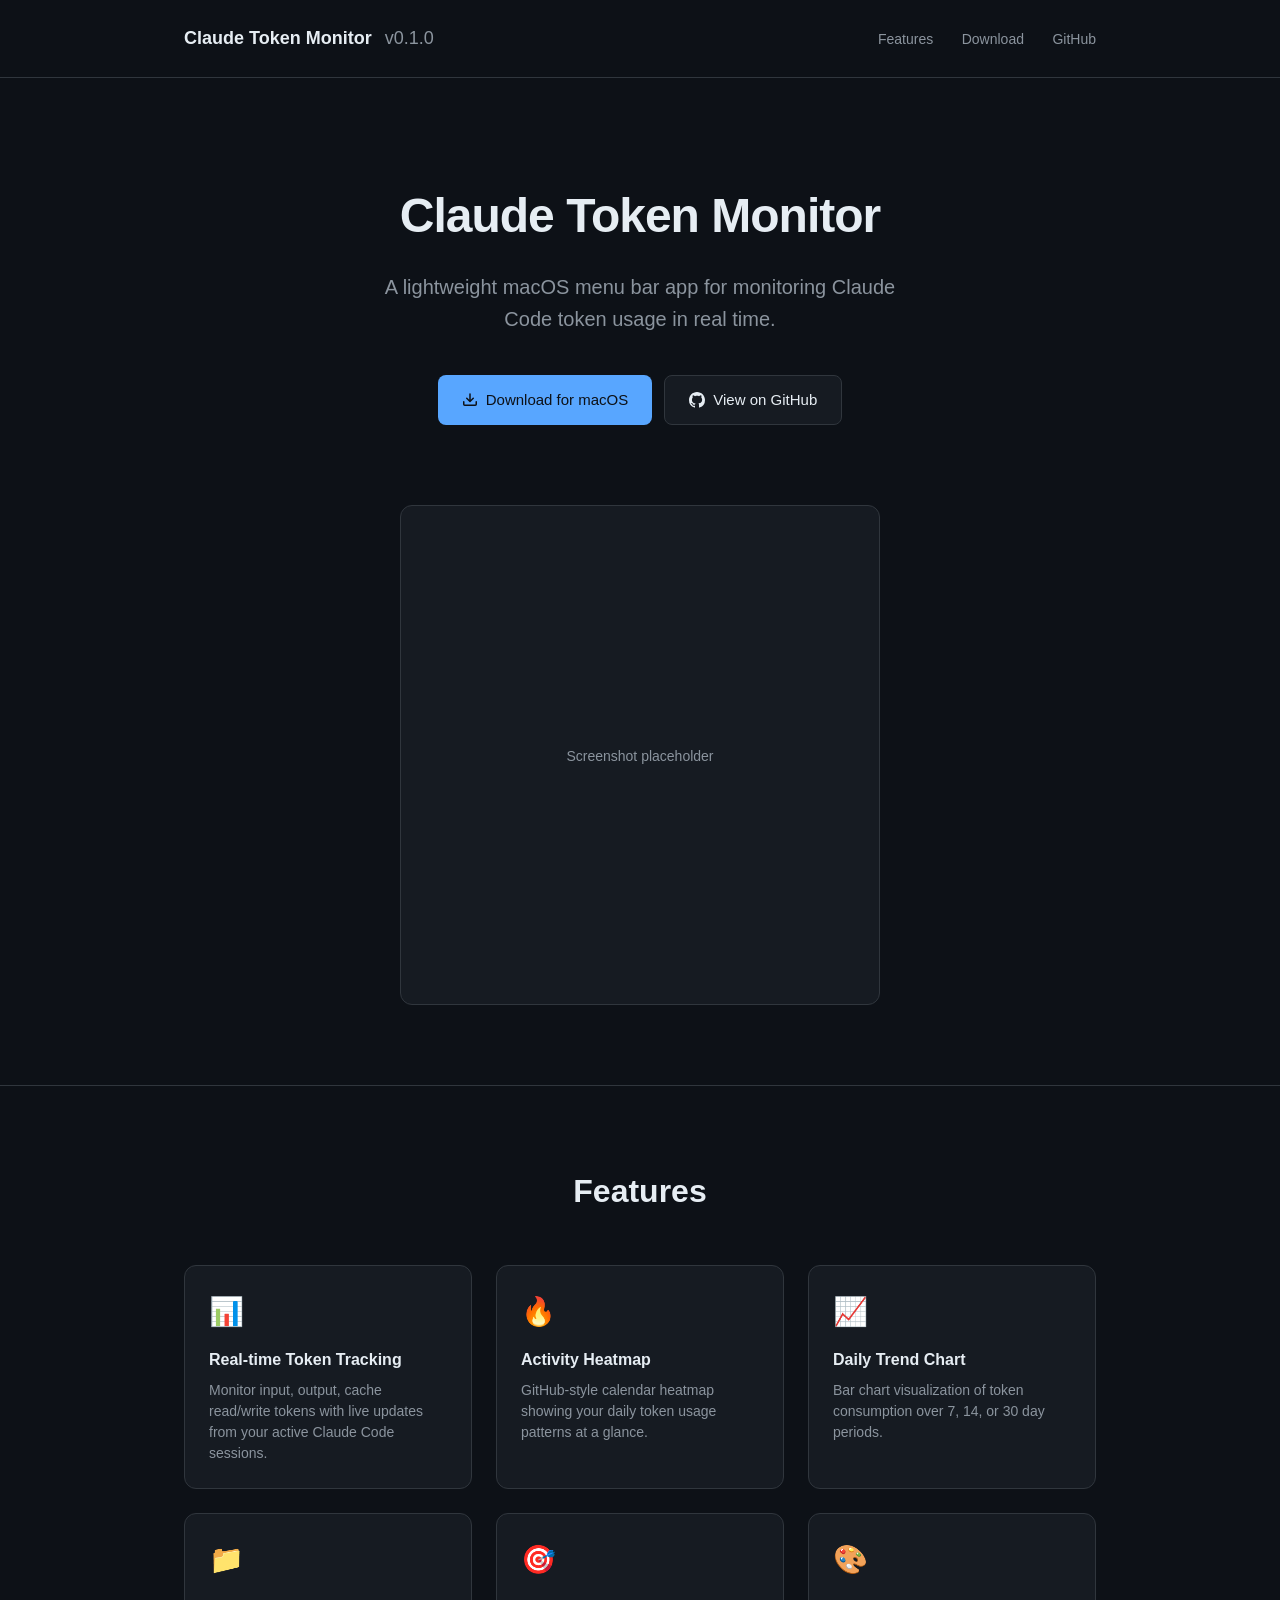
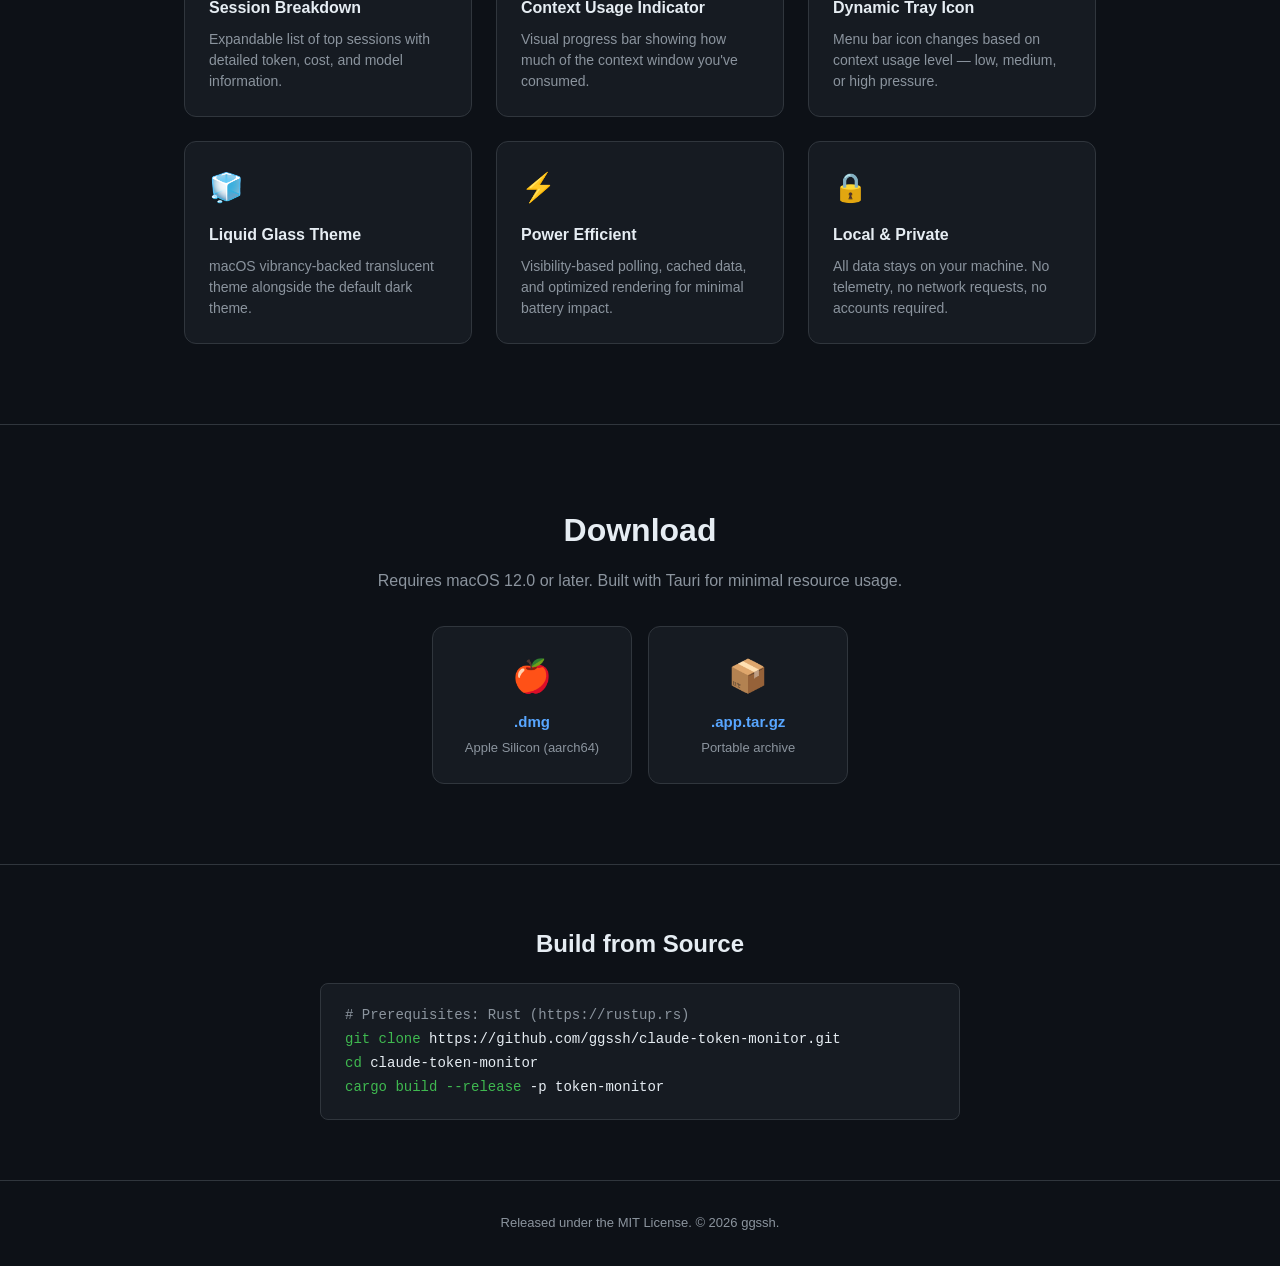
==== docs/index.html @ c6e83304 "docs: add GitHub Pages landing page Standalone landing page with feature highlights, download sectio" ====
<!DOCTYPE html>
<html lang="en">
<head>
  <meta charset="UTF-8">
  <meta name="viewport" content="width=device-width, initial-scale=1.0">
  <title>Claude Token Monitor</title>
  <meta name="description" content="A lightweight macOS menu bar app for monitoring Claude Code token usage in real time.">
  <style>
    *, *::before, *::after { margin: 0; padding: 0; box-sizing: border-box; }

    :root {
      --bg: #0d1117;
      --surface: #161b22;
      --border: #30363d;
      --text: #e6edf3;
      --text-muted: #8b949e;
      --accent: #58a6ff;
      --accent-hover: #79c0ff;
      --green: #3fb950;
      --orange: #d29922;
      --red: #f85149;
    }

    body {
      font-family: -apple-system, BlinkMacSystemFont, 'Segoe UI', Helvetica, Arial, sans-serif;
      background: var(--bg);
      color: var(--text);
      line-height: 1.6;
      -webkit-font-smoothing: antialiased;
    }

    a { color: var(--accent); text-decoration: none; }
    a:hover { color: var(--accent-hover); }

    .container { max-width: 960px; margin: 0 auto; padding: 0 24px; }

    /* ── Header ── */
    header {
      padding: 24px 0;
      border-bottom: 1px solid var(--border);
    }
    header .container {
      display: flex;
      justify-content: space-between;
      align-items: center;
    }
    .logo { font-size: 18px; font-weight: 600; color: var(--text); }
    .logo span { color: var(--text-muted); font-weight: 400; margin-left: 8px; }
    nav a {
      color: var(--text-muted);
      margin-left: 24px;
      font-size: 14px;
      transition: color 0.2s;
    }
    nav a:hover { color: var(--text); }

    /* ── Hero ── */
    .hero {
      text-align: center;
      padding: 100px 0 80px;
    }
    .hero h1 {
      font-size: 48px;
      font-weight: 700;
      letter-spacing: -1px;
      margin-bottom: 16px;
    }
    .hero p {
      font-size: 20px;
      color: var(--text-muted);
      max-width: 560px;
      margin: 0 auto 40px;
    }
    .hero-buttons { display: flex; gap: 12px; justify-content: center; flex-wrap: wrap; }
    .btn {
      display: inline-flex;
      align-items: center;
      gap: 8px;
      padding: 12px 24px;
      border-radius: 8px;
      font-size: 15px;
      font-weight: 500;
      transition: all 0.2s;
      border: none;
      cursor: pointer;
    }
    .btn-primary {
      background: var(--accent);
      color: var(--bg);
    }
    .btn-primary:hover { background: var(--accent-hover); color: var(--bg); }
    .btn-secondary {
      background: var(--surface);
      color: var(--text);
      border: 1px solid var(--border);
    }
    .btn-secondary:hover { border-color: var(--text-muted); }

    /* ── Screenshot ── */
    .screenshot {
      text-align: center;
      padding: 0 0 80px;
    }
    .screenshot-placeholder {
      display: inline-block;
      width: 480px;
      max-width: 100%;
      height: 500px;
      background: var(--surface);
      border: 1px solid var(--border);
      border-radius: 12px;
      line-height: 500px;
      color: var(--text-muted);
      font-size: 14px;
    }

    /* ── Features ── */
    .features {
      padding: 80px 0;
      border-top: 1px solid var(--border);
    }
    .features h2 {
      text-align: center;
      font-size: 32px;
      margin-bottom: 48px;
    }
    .feature-grid {
      display: grid;
      grid-template-columns: repeat(3, 1fr);
      gap: 24px;
    }
    .feature-card {
      background: var(--surface);
      border: 1px solid var(--border);
      border-radius: 12px;
      padding: 24px;
      transition: border-color 0.2s;
    }
    .feature-card:hover { border-color: var(--text-muted); }
    .feature-icon {
      font-size: 28px;
      margin-bottom: 12px;
    }
    .feature-card h3 {
      font-size: 16px;
      font-weight: 600;
      margin-bottom: 8px;
    }
    .feature-card p {
      font-size: 14px;
      color: var(--text-muted);
      line-height: 1.5;
    }

    /* ── Download ── */
    .download {
      padding: 80px 0;
      border-top: 1px solid var(--border);
      text-align: center;
    }
    .download h2 { font-size: 32px; margin-bottom: 12px; }
    .download p { color: var(--text-muted); margin-bottom: 32px; }
    .download-cards {
      display: flex;
      gap: 16px;
      justify-content: center;
      flex-wrap: wrap;
    }
    .download-card {
      background: var(--surface);
      border: 1px solid var(--border);
      border-radius: 12px;
      padding: 24px 32px;
      text-align: center;
      min-width: 200px;
      transition: border-color 0.2s;
    }
    .download-card:hover { border-color: var(--accent); }
    .download-card .icon { font-size: 32px; margin-bottom: 8px; }
    .download-card .format { font-weight: 600; font-size: 15px; }
    .download-card .desc { font-size: 13px; color: var(--text-muted); margin-top: 4px; }

    /* ── Build ── */
    .build {
      padding: 60px 0;
      border-top: 1px solid var(--border);
    }
    .build h2 { font-size: 24px; margin-bottom: 20px; text-align: center; }
    .build pre {
      background: var(--surface);
      border: 1px solid var(--border);
      border-radius: 8px;
      padding: 20px 24px;
      overflow-x: auto;
      font-size: 14px;
      line-height: 1.7;
      max-width: 640px;
      margin: 0 auto;
    }
    .build pre .comment { color: var(--text-muted); }
    .build pre .cmd { color: var(--green); }

    /* ── Footer ── */
    footer {
      padding: 32px 0;
      border-top: 1px solid var(--border);
      text-align: center;
      font-size: 13px;
      color: var(--text-muted);
    }
    footer a { color: var(--text-muted); }
    footer a:hover { color: var(--text); }

    /* ── Responsive ── */
    @media (max-width: 768px) {
      .hero h1 { font-size: 32px; }
      .hero p { font-size: 16px; }
      .feature-grid { grid-template-columns: 1fr; }
      nav { display: none; }
    }
  </style>
</head>
<body>

  <header>
    <div class="container">
      <div class="logo">Claude Token Monitor <span>v0.1.0</span></div>
      <nav>
        <a href="#features">Features</a>
        <a href="#download">Download</a>
        <a href="https://github.com/ggssh/claude-token-monitor">GitHub</a>
      </nav>
    </div>
  </header>

  <section class="hero">
    <div class="container">
      <h1>Claude Token Monitor</h1>
      <p>A lightweight macOS menu bar app for monitoring Claude Code token usage in real time.</p>
      <div class="hero-buttons">
        <a href="#download" class="btn btn-primary">
          <svg width="16" height="16" viewBox="0 0 16 16" fill="currentColor"><path d="M2.75 14A1.75 1.75 0 0 1 1 12.25v-2.5a.75.75 0 0 1 1.5 0v2.5c0 .138.112.25.25.25h10.5a.25.25 0 0 0 .25-.25v-2.5a.75.75 0 0 1 1.5 0v2.5A1.75 1.75 0 0 1 13.25 14H2.75Z"/><path d="M7.25 7.689V2a.75.75 0 0 1 1.5 0v5.689l1.97-1.969a.749.749 0 1 1 1.06 1.06l-3.25 3.25a.749.749 0 0 1-1.06 0L4.22 6.78a.749.749 0 1 1 1.06-1.06l1.97 1.969Z"/></svg>
          Download for macOS
        </a>
        <a href="https://github.com/ggssh/claude-token-monitor" class="btn btn-secondary">
          <svg width="16" height="16" viewBox="0 0 16 16" fill="currentColor"><path d="M8 0c4.42 0 8 3.58 8 8a8.013 8.013 0 0 1-5.45 7.59c-.4.08-.55-.17-.55-.38 0-.27.01-1.13.01-2.2 0-.75-.25-1.23-.54-1.48 1.78-.2 3.65-.88 3.65-3.95 0-.88-.31-1.59-.82-2.15.08-.2.36-1.02-.08-2.12 0 0-.67-.22-2.2.82-.64-.18-1.32-.27-2-.27-.68 0-1.36.09-2 .27-1.53-1.03-2.2-.82-2.2-.82-.44 1.1-.16 1.92-.08 2.12-.51.56-.82 1.28-.82 2.15 0 3.06 1.86 3.75 3.64 3.95-.23.2-.44.55-.51 1.07-.46.21-1.61.55-2.33-.66-.15-.24-.6-.83-1.23-.82-.67.01-.27.38.01.53.34.19.73.9.82 1.13.16.45.68 1.31 2.69.94 0 .67.01 1.3.01 1.49 0 .21-.15.45-.55.38A7.995 7.995 0 0 1 0 8c0-4.42 3.58-8 8-8Z"/></svg>
          View on GitHub
        </a>
      </div>
    </div>
  </section>

  <section class="screenshot">
    <div class="container">
      <!-- Replace with actual screenshot: <img src="screenshot.png" alt="Claude Token Monitor" style="max-width:100%;border-radius:12px;"> -->
      <div class="screenshot-placeholder">Screenshot placeholder</div>
    </div>
  </section>

  <section class="features" id="features">
    <div class="container">
      <h2>Features</h2>
      <div class="feature-grid">
        <div class="feature-card">
          <div class="feature-icon">📊</div>
          <h3>Real-time Token Tracking</h3>
          <p>Monitor input, output, cache read/write tokens with live updates from your active Claude Code sessions.</p>
        </div>
        <div class="feature-card">
          <div class="feature-icon">🔥</div>
          <h3>Activity Heatmap</h3>
          <p>GitHub-style calendar heatmap showing your daily token usage patterns at a glance.</p>
        </div>
        <div class="feature-card">
          <div class="feature-icon">📈</div>
          <h3>Daily Trend Chart</h3>
          <p>Bar chart visualization of token consumption over 7, 14, or 30 day periods.</p>
        </div>
        <div class="feature-card">
          <div class="feature-icon">📁</div>
          <h3>Session Breakdown</h3>
          <p>Expandable list of top sessions with detailed token, cost, and model information.</p>
        </div>
        <div class="feature-card">
          <div class="feature-icon">🎯</div>
          <h3>Context Usage Indicator</h3>
          <p>Visual progress bar showing how much of the context window you've consumed.</p>
        </div>
        <div class="feature-card">
          <div class="feature-icon">🎨</div>
          <h3>Dynamic Tray Icon</h3>
          <p>Menu bar icon changes based on context usage level — low, medium, or high pressure.</p>
        </div>
        <div class="feature-card">
          <div class="feature-icon">🧊</div>
          <h3>Liquid Glass Theme</h3>
          <p>macOS vibrancy-backed translucent theme alongside the default dark theme.</p>
        </div>
        <div class="feature-card">
          <div class="feature-icon">⚡</div>
          <h3>Power Efficient</h3>
          <p>Visibility-based polling, cached data, and optimized rendering for minimal battery impact.</p>
        </div>
        <div class="feature-card">
          <div class="feature-icon">🔒</div>
          <h3>Local & Private</h3>
          <p>All data stays on your machine. No telemetry, no network requests, no accounts required.</p>
        </div>
      </div>
    </div>
  </section>

  <section class="download" id="download">
    <div class="container">
      <h2>Download</h2>
      <p>Requires macOS 12.0 or later. Built with Tauri for minimal resource usage.</p>
      <div class="download-cards">
        <a href="https://github.com/ggssh/claude-token-monitor/releases/latest" class="download-card">
          <div class="icon">🍎</div>
          <div class="format">.dmg</div>
          <div class="desc">Apple Silicon (aarch64)</div>
        </a>
        <a href="https://github.com/ggssh/claude-token-monitor/releases/latest" class="download-card">
          <div class="icon">📦</div>
          <div class="format">.app.tar.gz</div>
          <div class="desc">Portable archive</div>
        </a>
      </div>
    </div>
  </section>

  <section class="build">
    <div class="container">
      <h2>Build from Source</h2>
      <pre><span class="comment"># Prerequisites: Rust (https://rustup.rs)</span>
<span class="cmd">git clone</span> https://github.com/ggssh/claude-token-monitor.git
<span class="cmd">cd</span> claude-token-monitor
<span class="cmd">cargo build --release</span> -p token-monitor</pre>
    </div>
  </section>

  <footer>
    <div class="container">
      <p>Released under the <a href="https://github.com/ggssh/claude-token-monitor/blob/master/LICENSE">MIT License</a>. &copy; 2026 ggssh.</p>
    </div>
  </footer>

</body>
</html>
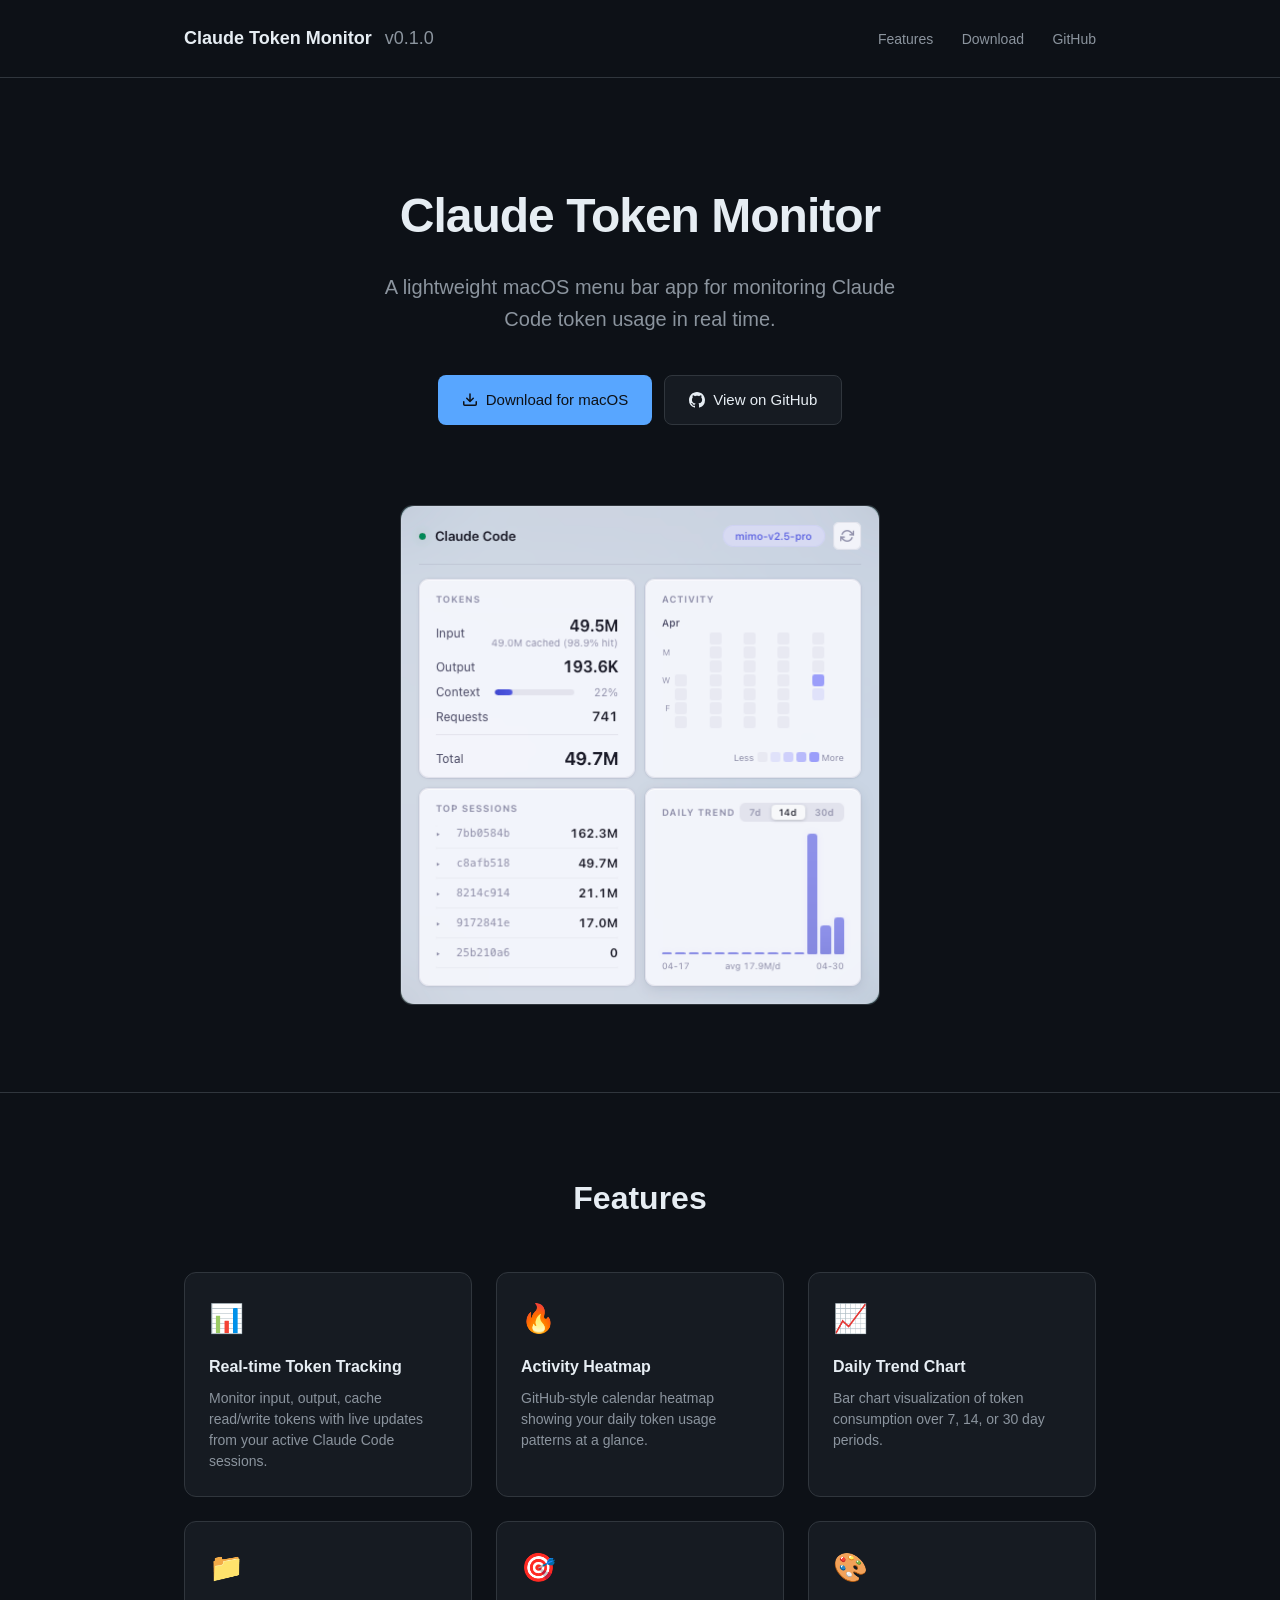
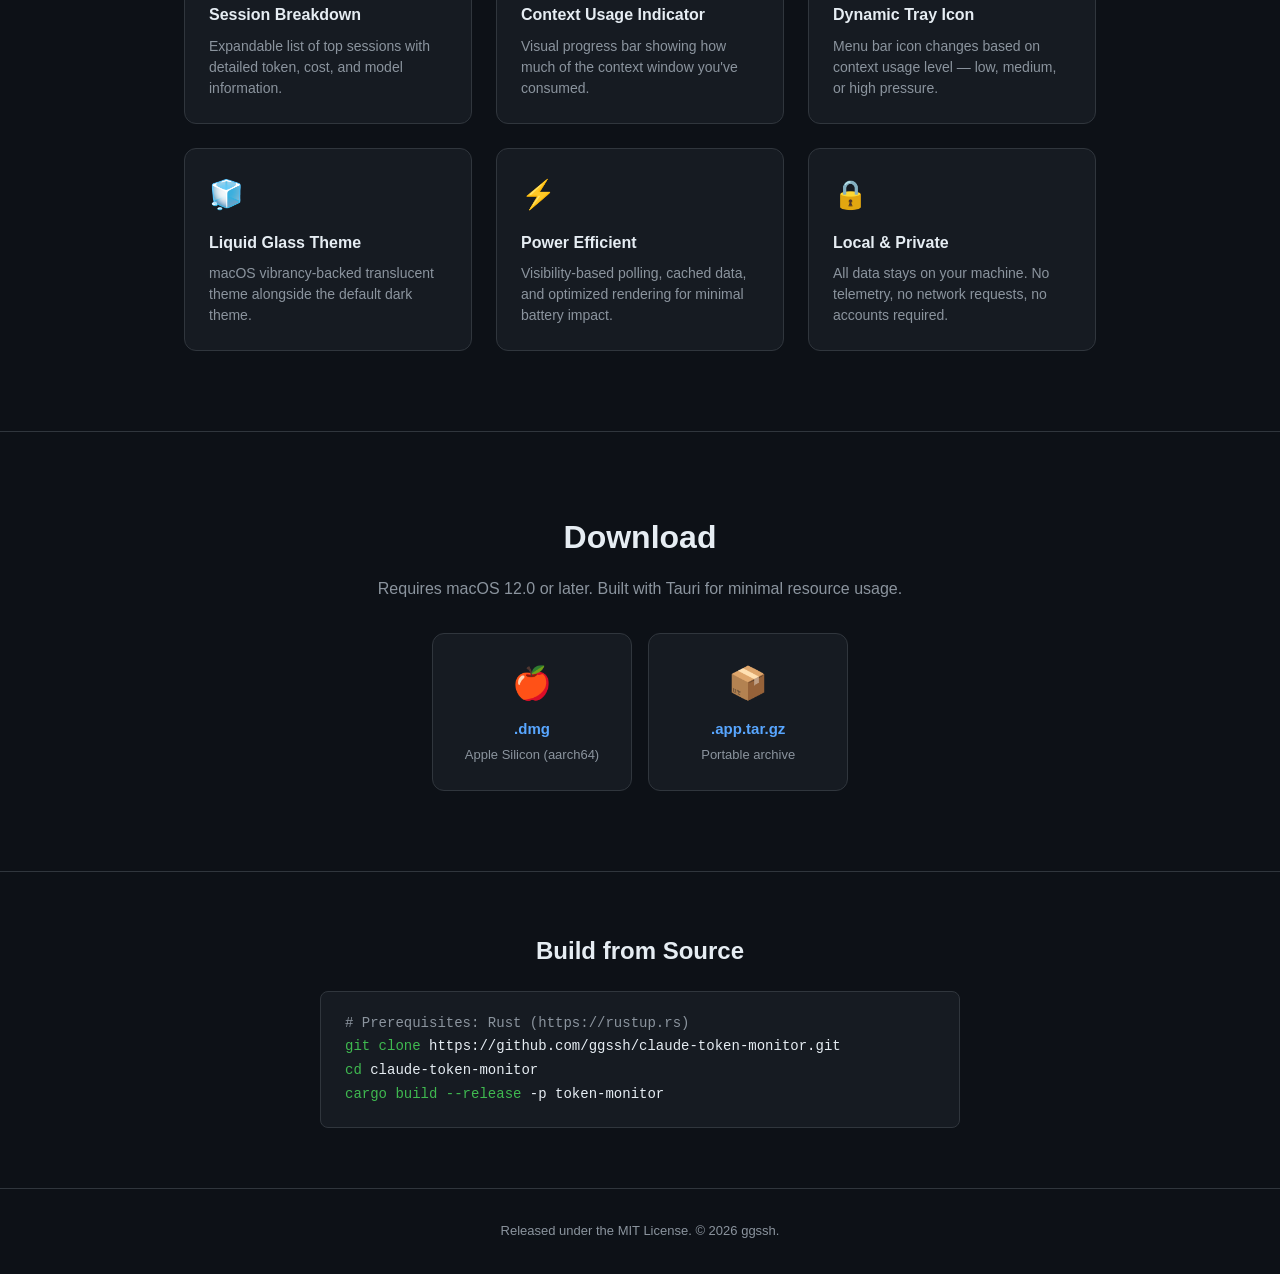
==== commit fab48135: "docs: add app screenshot to landing page Co-Authored-By: Claude Opus 4.7 <noreply@anthropic.com>" ====
--- a/docs/index.html
+++ b/docs/index.html
@@ -101,18 +101,6 @@
       text-align: center;
       padding: 0 0 80px;
     }
-    .screenshot-placeholder {
-      display: inline-block;
-      width: 480px;
-      max-width: 100%;
-      height: 500px;
-      background: var(--surface);
-      border: 1px solid var(--border);
-      border-radius: 12px;
-      line-height: 500px;
-      color: var(--text-muted);
-      font-size: 14px;
-    }
 
     /* ── Features ── */
     .features {
@@ -252,8 +240,7 @@
 
   <section class="screenshot">
     <div class="container">
-      <!-- Replace with actual screenshot: <img src="screenshot.png" alt="Claude Token Monitor" style="max-width:100%;border-radius:12px;"> -->
-      <div class="screenshot-placeholder">Screenshot placeholder</div>
+      <img src="screenshot.png" alt="Claude Token Monitor" style="max-width:480px;width:100%;border-radius:12px;border:1px solid var(--border);">
     </div>
   </section>
 
